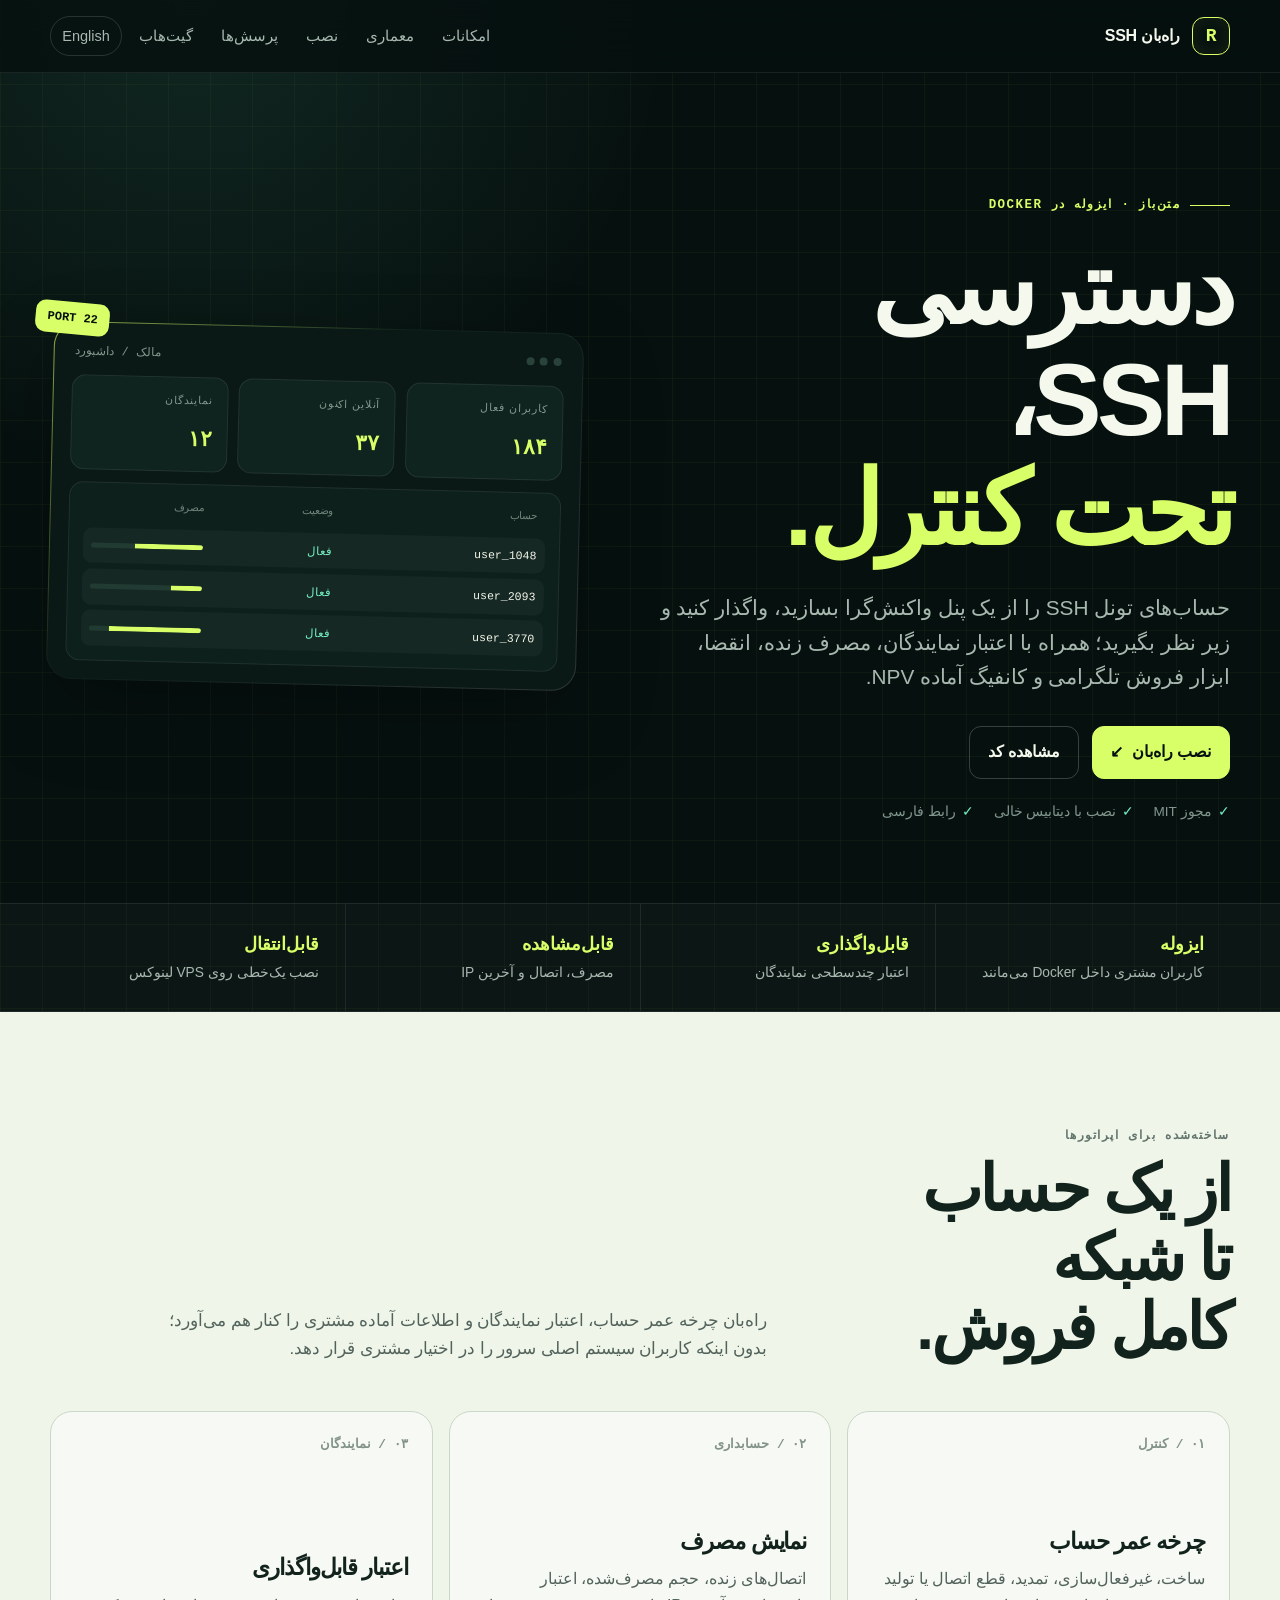
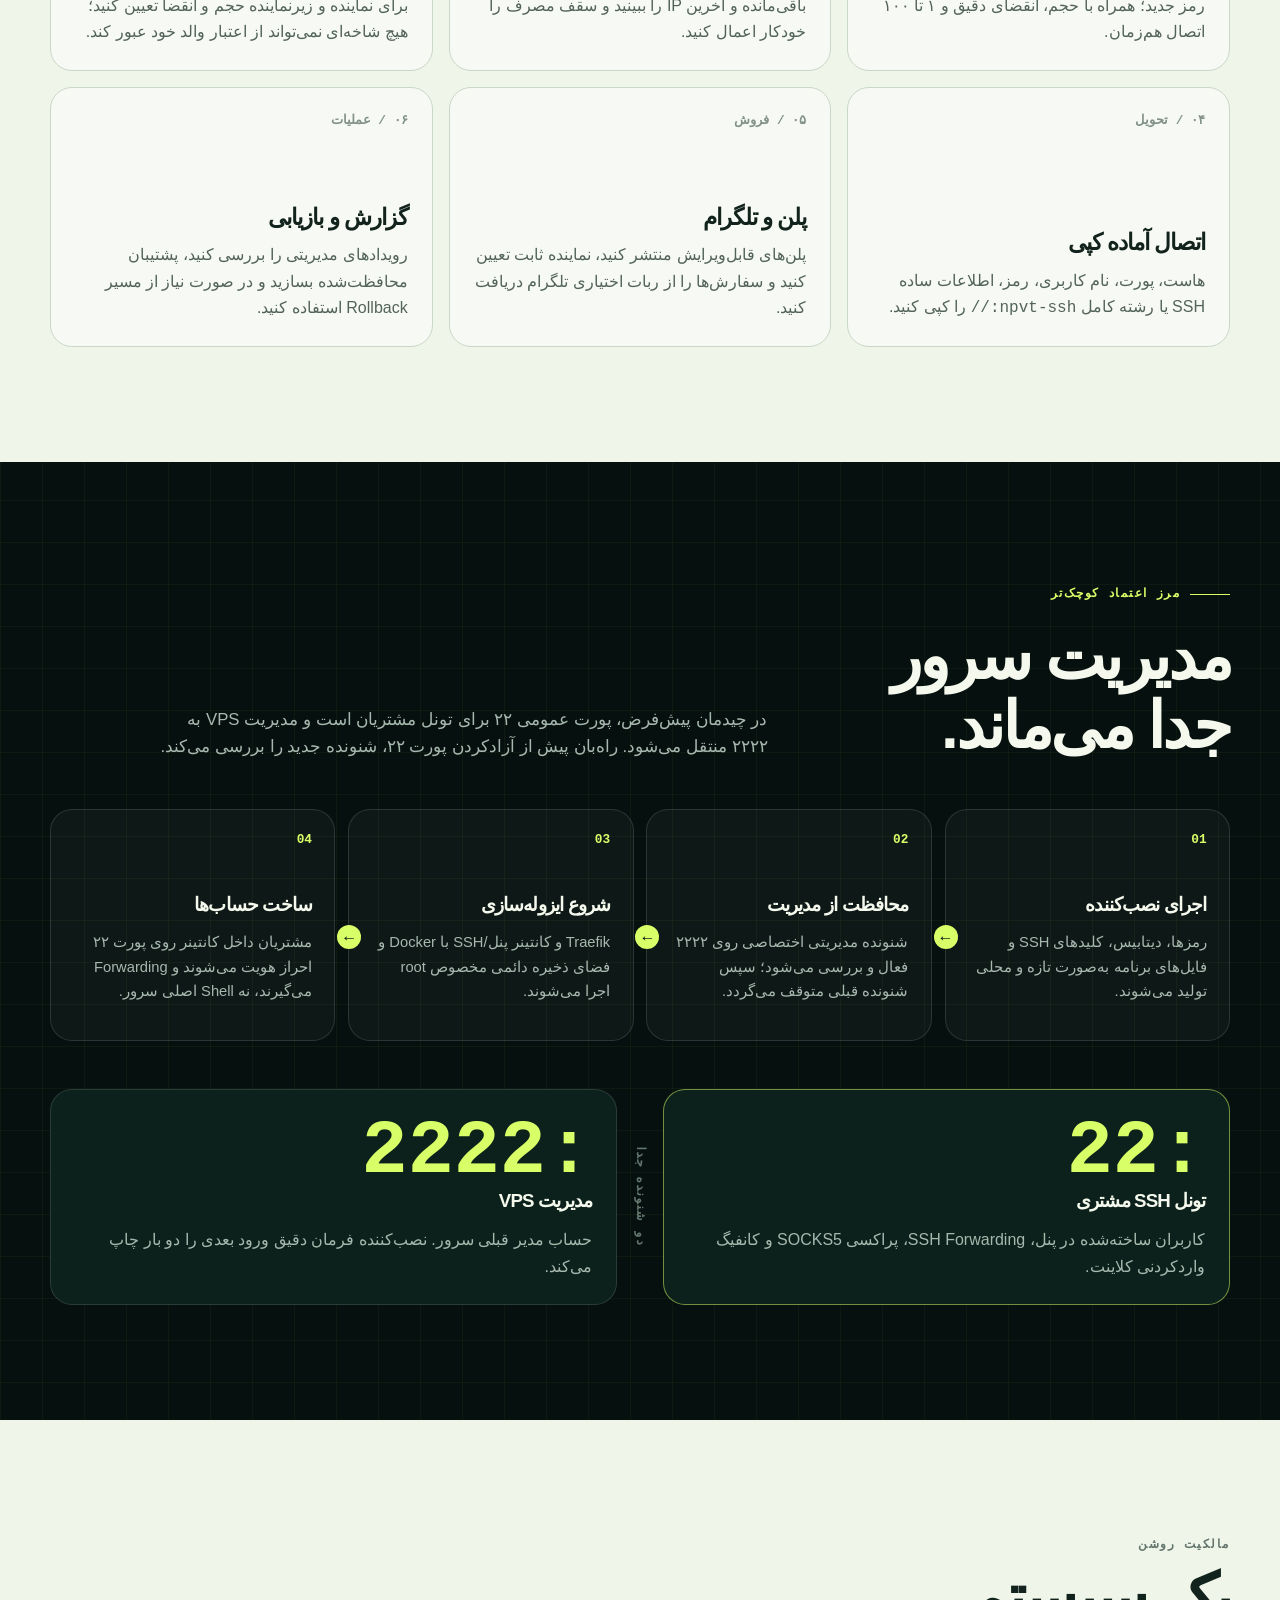
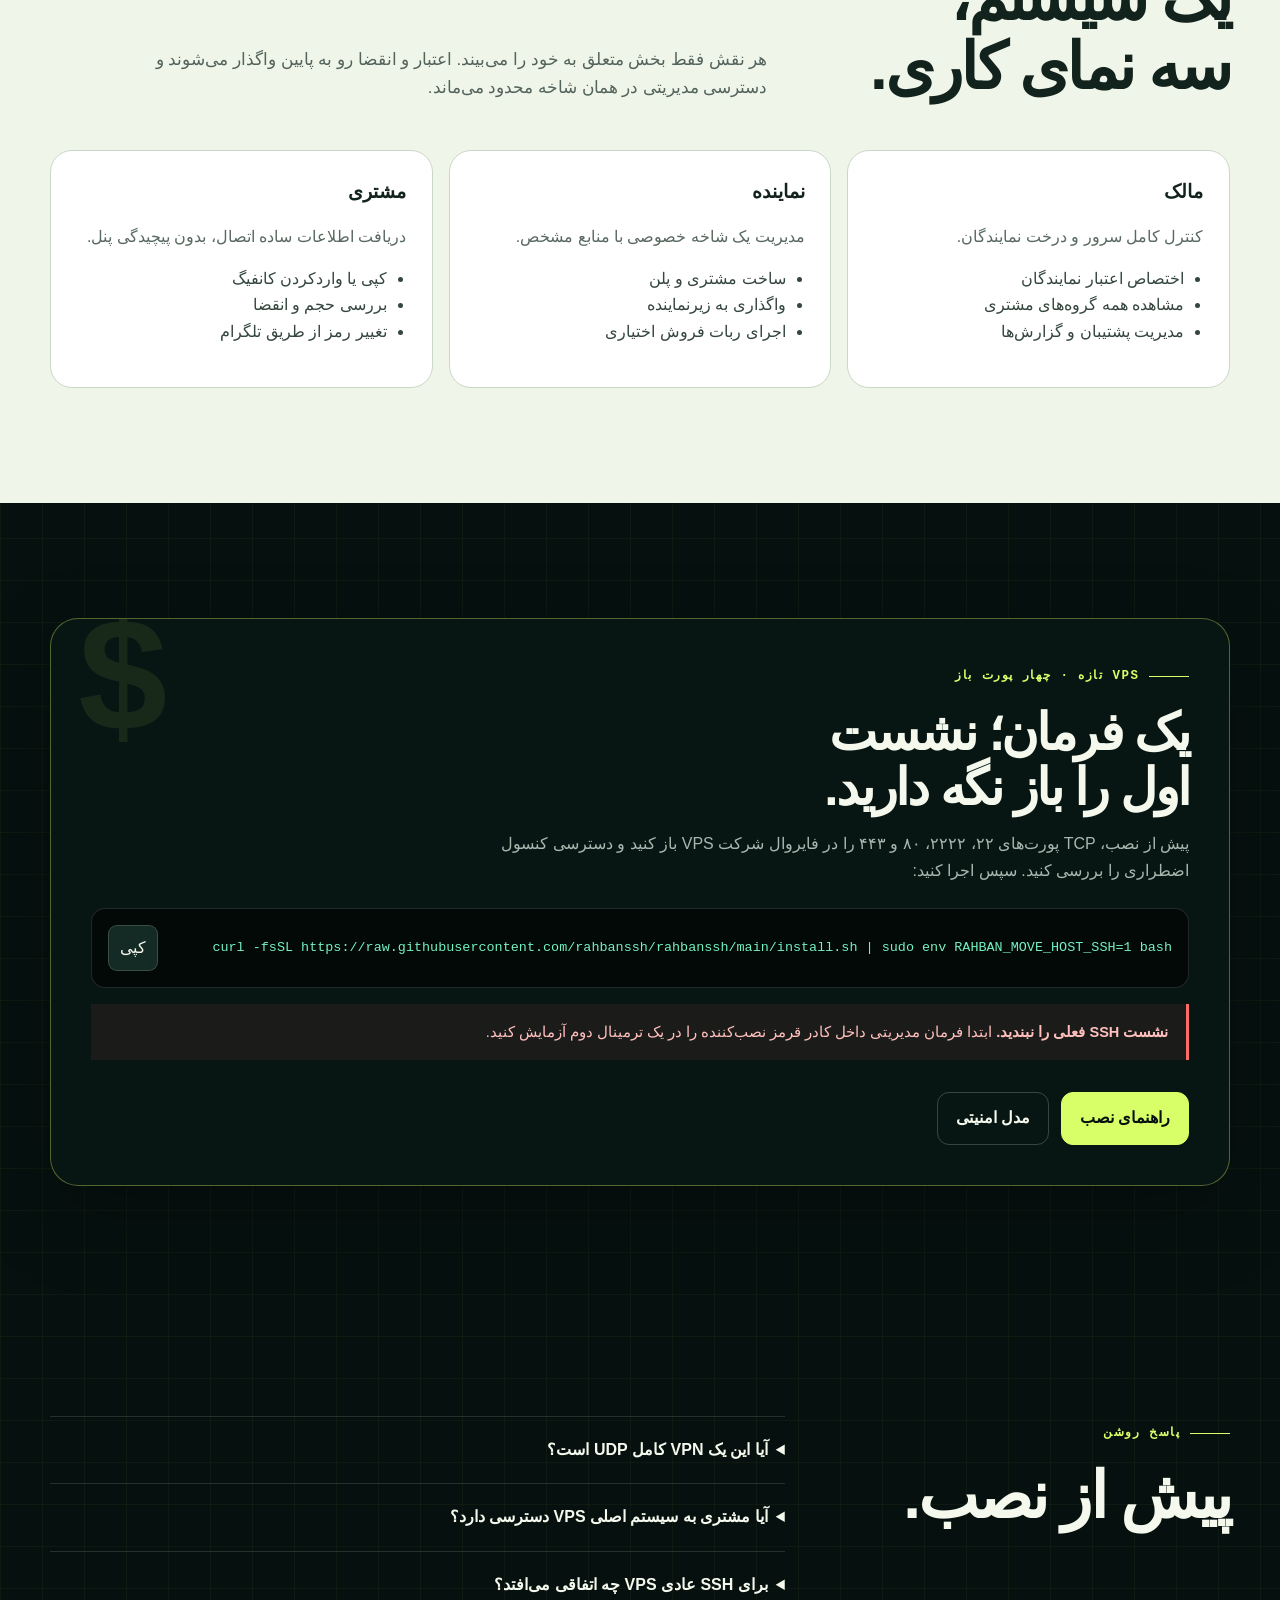
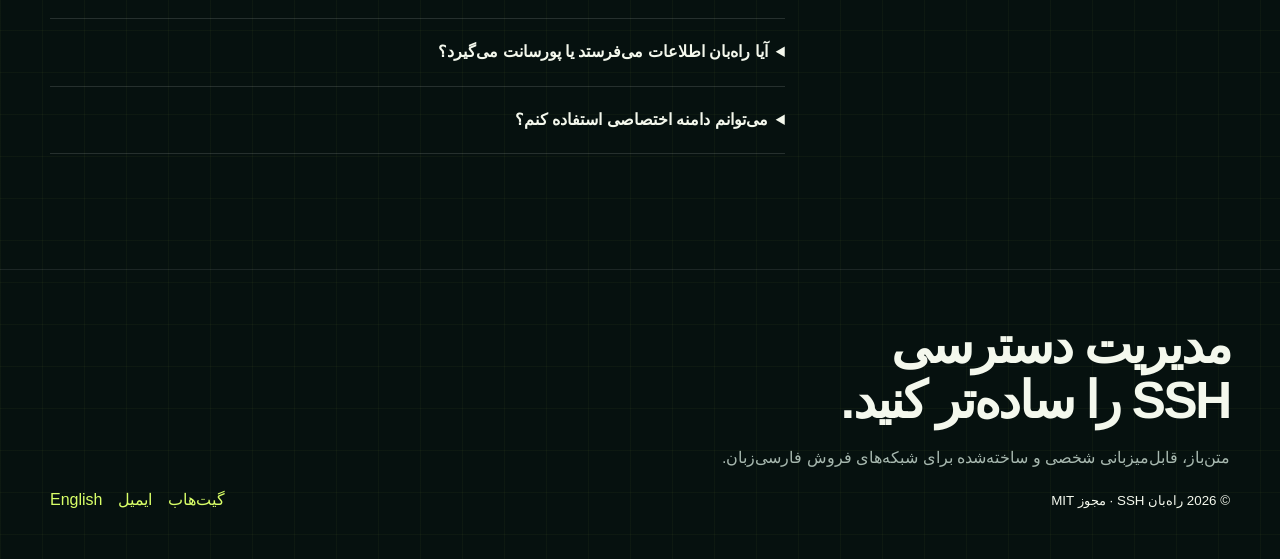
==== docs/fa/index.html @ 0dccf548 "Add bilingual Rahban SSH website" ====
<!doctype html>
<html lang="fa" dir="rtl">
<head>
  <meta charset="utf-8">
  <meta name="viewport" content="width=device-width, initial-scale=1">
  <title>راه‌بان SSH — پنل متن‌باز تونل SSH و نمایندگان فروش</title>
  <meta name="description" content="پنل فارسی و متن‌باز مدیریت تونل SSH با ایزوله‌سازی Docker، حسابداری حجم، شبکه نمایندگان، ربات تلگرام و کانفیگ آماده NPV Tunnel.">
  <meta name="keywords" content="پنل SSH، پنل فروش SSH، پنل VPN، تونل SSH، راه‌بان SSH، NPV Tunnel، ربات تلگرام، مدیریت حجم">
  <meta name="theme-color" content="#06110f">
  <meta name="robots" content="index,follow,max-image-preview:large,max-snippet:-1,max-video-preview:-1">
  <link rel="canonical" href="https://rahbanssh.github.io/rahbanssh/fa/">
  <link rel="alternate" hreflang="en" href="https://rahbanssh.github.io/rahbanssh/">
  <link rel="alternate" hreflang="fa" href="https://rahbanssh.github.io/rahbanssh/fa/">
  <link rel="alternate" hreflang="x-default" href="https://rahbanssh.github.io/rahbanssh/">
  <link rel="stylesheet" href="../assets/styles.css">
  <link rel="manifest" href="../manifest.webmanifest">
  <meta property="og:type" content="website">
  <meta property="og:site_name" content="راه‌بان SSH">
  <meta property="og:title" content="راه‌بان SSH — دسترسی SSH، تحت کنترل">
  <meta property="og:description" content="پنل متن‌باز و ایزوله Docker برای مدیریت تونل SSH، نمایندگان فروش، مصرف و کانفیگ‌های آماده.">
  <meta property="og:url" content="https://rahbanssh.github.io/rahbanssh/fa/">
  <meta property="og:locale" content="fa_IR">
  <meta property="og:image" content="https://rahbanssh.github.io/rahbanssh/assets/og.png">
  <meta property="og:image:alt" content="داشبورد راه‌بان و مسیرهای جداگانه پورت ۲۲ مشتری و پورت ۲۲۲۲ مدیریت">
  <meta property="og:image:width" content="1200">
  <meta property="og:image:height" content="630">
  <meta name="twitter:card" content="summary_large_image">
  <meta name="twitter:title" content="راه‌بان SSH — دسترسی SSH، تحت کنترل">
  <meta name="twitter:description" content="پنل فارسی و متن‌باز تونل SSH و مدیریت نمایندگان فروش.">
  <meta name="twitter:image" content="https://rahbanssh.github.io/rahbanssh/assets/og.png">
  <meta name="twitter:image:alt" content="راه‌بان SSH — دسترسی SSH، تحت کنترل">
  <script type="application/ld+json">
  {
    "@context": "https://schema.org",
    "@type": "SoftwareApplication",
    "name": "راه‌بان SSH",
    "alternateName": "Rahban SSH",
    "url": "https://rahbanssh.github.io/rahbanssh/fa/",
    "downloadUrl": "https://github.com/rahbanssh/rahbanssh",
    "codeRepository": "https://github.com/rahbanssh/rahbanssh",
    "applicationCategory": "NetworkApplication",
    "operatingSystem": "Linux server (Ubuntu, Debian, Fedora)",
    "license": "https://opensource.org/license/mit",
    "isAccessibleForFree": true,
    "offers": {"@type": "Offer", "price": "0", "priceCurrency": "USD"},
    "description": "پنل فارسی مدیریت حساب‌های تونل SSH، نمایندگان فروش، حجم و تاریخ انقضا با ایزوله‌سازی Docker.",
    "inLanguage": ["fa", "en"]
  }
  </script>
</head>
<body dir="rtl">
  <a class="skip-link" href="#main">رفتن به محتوای اصلی</a>
  <header class="site-header">
    <nav class="nav shell" aria-label="منوی اصلی">
      <a class="brand" href="./" aria-label="صفحه اصلی راه‌بان SSH"><span class="brand-mark">R</span><span>راه‌بان SSH</span></a>
      <div class="nav-links">
        <a href="#features">امکانات</a><a href="#architecture">معماری</a><a href="#install">نصب</a><a href="#faq">پرسش‌ها</a>
        <a class="github-nav" href="https://github.com/rahbanssh/rahbanssh">گیت‌هاب</a>
        <a class="language" href="../" lang="en" hreflang="en">English</a>
      </div>
    </nav>
  </header>

  <main id="main">
    <section class="hero">
      <div class="hero-grid shell">
        <div class="hero-copy">
          <span class="eyebrow">متن‌باز · ایزوله در Docker</span>
          <h1>دسترسی SSH،<br><em>تحت کنترل.</em></h1>
          <p>حساب‌های تونل SSH را از یک پنل واکنش‌گرا بسازید، واگذار کنید و زیر نظر بگیرید؛ همراه با اعتبار نمایندگان، مصرف زنده، انقضا، ابزار فروش تلگرامی و کانفیگ آماده NPV.</p>
          <div class="cta-row">
            <a class="button" href="#install">نصب راه‌بان <span aria-hidden="true">↙</span></a>
            <a class="button secondary" href="https://github.com/rahbanssh/rahbanssh">مشاهده کد</a>
          </div>
          <div class="microcopy"><span>مجوز MIT</span><span>نصب با دیتابیس خالی</span><span>رابط فارسی</span></div>
        </div>
        <div class="product-window" aria-label="نمایی از داشبورد مالک راه‌بان">
          <div class="window-inner">
            <div class="window-bar"><span class="dots"><i></i><i></i><i></i></span><span>مالک / داشبورد</span></div>
            <div class="dashboard">
              <div class="metric-grid">
                <div class="metric"><small>کاربران فعال</small><strong>۱۸۴</strong></div>
                <div class="metric"><small>آنلاین اکنون</small><strong>۳۷</strong></div>
                <div class="metric"><small>نمایندگان</small><strong>۱۲</strong></div>
              </div>
              <div class="activity">
                <div class="activity-head"><span>حساب</span><span>وضعیت</span><span>مصرف</span></div>
                <div class="activity-row"><span>user_1048</span><span class="status">فعال</span><span class="usage"><i style="--usage:61%"></i></span></div>
                <div class="activity-row"><span>user_2093</span><span class="status">فعال</span><span class="usage"><i style="--usage:28%"></i></span></div>
                <div class="activity-row"><span>user_3770</span><span class="status">فعال</span><span class="usage"><i style="--usage:82%"></i></span></div>
              </div>
            </div>
          </div>
        </div>
      </div>
    </section>

    <section class="trust" aria-label="ویژگی‌های پروژه">
      <div class="trust-grid shell">
        <div class="trust-item"><strong>ایزوله</strong><span>کاربران مشتری داخل Docker می‌مانند</span></div>
        <div class="trust-item"><strong>قابل‌واگذاری</strong><span>اعتبار چندسطحی نمایندگان</span></div>
        <div class="trust-item"><strong>قابل‌مشاهده</strong><span>مصرف، اتصال و آخرین IP</span></div>
        <div class="trust-item"><strong>قابل‌انتقال</strong><span>نصب یک‌خطی روی VPS لینوکس</span></div>
      </div>
    </section>

    <section class="section paper" id="features">
      <div class="shell">
        <div class="section-head"><div><div class="kicker">ساخته‌شده برای اپراتورها</div><h2>از یک حساب تا شبکه کامل فروش.</h2></div><p>راه‌بان چرخه عمر حساب، اعتبار نمایندگان و اطلاعات آماده مشتری را کنار هم می‌آورد؛ بدون اینکه کاربران سیستم اصلی سرور را در اختیار مشتری قرار دهد.</p></div>
        <div class="feature-grid">
          <article class="feature"><span class="feature-index">۰۱ / کنترل</span><div><h3>چرخه عمر حساب</h3><p>ساخت، غیرفعال‌سازی، تمدید، قطع اتصال یا تولید رمز جدید؛ همراه با حجم، انقضای دقیق و ۱ تا ۱۰۰ اتصال هم‌زمان.</p></div></article>
          <article class="feature"><span class="feature-index">۰۲ / حسابداری</span><div><h3>نمایش مصرف</h3><p>اتصال‌های زنده، حجم مصرف‌شده، اعتبار باقی‌مانده و آخرین IP را ببینید و سقف مصرف را خودکار اعمال کنید.</p></div></article>
          <article class="feature"><span class="feature-index">۰۳ / نمایندگان</span><div><h3>اعتبار قابل‌واگذاری</h3><p>برای نماینده و زیرنماینده حجم و انقضا تعیین کنید؛ هیچ شاخه‌ای نمی‌تواند از اعتبار والد خود عبور کند.</p></div></article>
          <article class="feature"><span class="feature-index">۰۴ / تحویل</span><div><h3>اتصال آماده کپی</h3><p>هاست، پورت، نام کاربری، رمز، اطلاعات ساده SSH یا رشته کامل <code>npvt-ssh://</code> را کپی کنید.</p></div></article>
          <article class="feature"><span class="feature-index">۰۵ / فروش</span><div><h3>پلن و تلگرام</h3><p>پلن‌های قابل‌ویرایش منتشر کنید، نماینده ثابت تعیین کنید و سفارش‌ها را از ربات اختیاری تلگرام دریافت کنید.</p></div></article>
          <article class="feature"><span class="feature-index">۰۶ / عملیات</span><div><h3>گزارش و بازیابی</h3><p>رویدادهای مدیریتی را بررسی کنید، پشتیبان محافظت‌شده بسازید و در صورت نیاز از مسیر Rollback استفاده کنید.</p></div></article>
        </div>
      </div>
    </section>

    <section class="section" id="architecture">
      <div class="shell">
        <div class="section-head"><div><span class="eyebrow">مرز اعتماد کوچک‌تر</span><h2>مدیریت سرور جدا می‌ماند.</h2></div><p>در چیدمان پیش‌فرض، پورت عمومی ۲۲ برای تونل مشتریان است و مدیریت VPS به ۲۲۲۲ منتقل می‌شود. راه‌بان پیش از آزادکردن پورت ۲۲، شنونده جدید را بررسی می‌کند.</p></div>
        <div class="flow">
          <article class="flow-step"><h3>اجرای نصب‌کننده</h3><p>رمزها، دیتابیس، کلیدهای SSH و فایل‌های برنامه به‌صورت تازه و محلی تولید می‌شوند.</p></article>
          <article class="flow-step"><h3>محافظت از مدیریت</h3><p>شنونده مدیریتی اختصاصی روی ۲۲۲۲ فعال و بررسی می‌شود؛ سپس شنونده قبلی متوقف می‌گردد.</p></article>
          <article class="flow-step"><h3>شروع ایزوله‌سازی</h3><p>Traefik و کانتینر پنل/SSH با Docker و فضای ذخیره دائمی مخصوص root اجرا می‌شوند.</p></article>
          <article class="flow-step"><h3>ساخت حساب‌ها</h3><p>مشتریان داخل کانتینر روی پورت ۲۲ احراز هویت می‌شوند و Forwarding می‌گیرند، نه Shell اصلی سرور.</p></article>
        </div>
        <div class="port-map">
          <article class="port-card customer"><span class="port-number">:22</span><h3>تونل SSH مشتری</h3><p>کاربران ساخته‌شده در پنل، SSH Forwarding، پراکسی SOCKS5 و کانفیگ واردکردنی کلاینت.</p></article>
          <div class="port-divider">دو شنونده جدا</div>
          <article class="port-card"><span class="port-number">:2222</span><h3>مدیریت VPS</h3><p>حساب مدیر قبلی سرور. نصب‌کننده فرمان دقیق ورود بعدی را دو بار چاپ می‌کند.</p></article>
        </div>
      </div>
    </section>

    <section class="section paper" id="operators">
      <div class="shell">
        <div class="section-head"><div><div class="kicker">مالکیت روشن</div><h2>یک سیستم، سه نمای کاری.</h2></div><p>هر نقش فقط بخش متعلق به خود را می‌بیند. اعتبار و انقضا رو به پایین واگذار می‌شوند و دسترسی مدیریتی در همان شاخه محدود می‌ماند.</p></div>
        <div class="audience-grid">
          <article class="audience"><strong>مالک</strong><p>کنترل کامل سرور و درخت نمایندگان.</p><ul><li>اختصاص اعتبار نمایندگان</li><li>مشاهده همه گروه‌های مشتری</li><li>مدیریت پشتیبان و گزارش‌ها</li></ul></article>
          <article class="audience"><strong>نماینده</strong><p>مدیریت یک شاخه خصوصی با منابع مشخص.</p><ul><li>ساخت مشتری و پلن</li><li>واگذاری به زیرنماینده</li><li>اجرای ربات فروش اختیاری</li></ul></article>
          <article class="audience"><strong>مشتری</strong><p>دریافت اطلاعات ساده اتصال، بدون پیچیدگی پنل.</p><ul><li>کپی یا واردکردن کانفیگ</li><li>بررسی حجم و انقضا</li><li>تغییر رمز از طریق تلگرام</li></ul></article>
        </div>
      </div>
    </section>

    <section class="section" id="install">
      <div class="shell">
        <div class="install-card">
          <span class="eyebrow">VPS تازه · چهار پورت باز</span>
          <h2>یک فرمان؛ نشست اول را باز نگه دارید.</h2>
          <p>پیش از نصب، TCP پورت‌های ۲۲، ۲۲۲۲، ۸۰ و ۴۴۳ را در فایروال شرکت VPS باز کنید و دسترسی کنسول اضطراری را بررسی کنید. سپس اجرا کنید:</p>
          <div class="command"><code id="install-command">curl -fsSL https://raw.githubusercontent.com/rahbanssh/rahbanssh/main/install.sh | sudo env RAHBAN_MOVE_HOST_SSH=1 bash</code><button class="copy" type="button" data-copy="#install-command" data-success="کپی شد">کپی</button></div>
          <div class="warning"><strong>نشست SSH فعلی را نبندید.</strong> ابتدا فرمان مدیریتی داخل کادر قرمز نصب‌کننده را در یک ترمینال دوم آزمایش کنید.</div>
          <div class="cta-row"><a class="button" href="https://github.com/rahbanssh/rahbanssh#readme">راهنمای نصب</a><a class="button secondary" href="https://github.com/rahbanssh/rahbanssh/blob/main/SECURITY.md">مدل امنیتی</a></div>
        </div>
      </div>
    </section>

    <section class="section" id="faq">
      <div class="faq shell">
        <div><span class="eyebrow">پاسخ روشن</span><h2>پیش از نصب.</h2></div>
        <div class="faq-list">
          <details><summary>آیا این یک VPN کامل UDP است؟</summary><p>خیر. راه‌بان یک پلتفرم تونل TCP بر پایه SSH است. SSH Forwarding و SOCKS5 کار می‌کنند؛ UDP کامل و بومی در محدوده نسخه فعلی نیست.</p></details>
          <details><summary>آیا مشتری به سیستم اصلی VPS دسترسی دارد؟</summary><p>خیر. کاربران لینوکسی ساخته‌شده در پنل فقط داخل کانتینر SSH هستند و پنل به کاربران یا مسیر <code>/etc</code> میزبان دسترسی ندارد.</p></details>
          <details><summary>برای SSH عادی VPS چه اتفاقی می‌افتد؟</summary><p>در نصب پیش‌فرض، مدیریت میزبان به پورت ۲۲۲۲ می‌رود و پورت ۲۲ به مشتریان اختصاص پیدا می‌کند. نصب‌کننده فرمان جایگزین را چاپ و ذخیره می‌کند.</p></details>
          <details><summary>آیا راه‌بان اطلاعات می‌فرستد یا پورسانت می‌گیرد؟</summary><p>خیر. پروژه حساب سازنده، بک‌دور، گزارش اطلاعات ورود، دسترسی مخفی یا سیستم پورسانت ندارد.</p></details>
          <details><summary>می‌توانم دامنه اختصاصی استفاده کنم؟</summary><p>بله. ابتدا دامنه را به VPS متصل و سپس آن را در <code>PANEL_PUBLIC_HOST</code> وارد کنید. Traefik گواهی HTTPS را از Let’s Encrypt دریافت می‌کند.</p></details>
        </div>
      </div>
    </section>
  </main>

  <footer class="footer">
    <div class="footer-grid shell">
      <div><h2>مدیریت دسترسی SSH را ساده‌تر کنید.</h2><p>متن‌باز، قابل‌میزبانی شخصی و ساخته‌شده برای شبکه‌های فروش فارسی‌زبان.</p><small>© <span data-year></span> راه‌بان SSH · مجوز MIT</small></div>
      <div class="footer-links"><a href="https://github.com/rahbanssh/rahbanssh">گیت‌هاب</a><a href="mailto:rahbanssh@gmail.com">ایمیل</a><a href="../" lang="en">English</a></div>
    </div>
  </footer>
  <script src="../assets/site.js" defer></script>
</body>
</html>
---- docs/assets/styles.css ----
:root {
  --ink: #06110f;
  --panel: #0b1d19;
  --panel-2: #102a24;
  --line: rgba(217, 255, 104, 0.2);
  --text: #f4f8ed;
  --muted: #a7b8af;
  --lime: #d9ff68;
  --mint: #75f0c3;
  --red: #ff6b67;
  --paper: #eff5e9;
  --paper-ink: #12221c;
  --shadow: 0 28px 80px rgba(0, 0, 0, 0.28);
  --radius: 22px;
  color-scheme: dark;
}

* { box-sizing: border-box; }
html { scroll-behavior: smooth; }
body {
  margin: 0;
  background:
    radial-gradient(circle at 15% 0%, rgba(117, 240, 195, 0.1), transparent 30rem),
    linear-gradient(rgba(217, 255, 104, 0.035) 1px, transparent 1px),
    linear-gradient(90deg, rgba(217, 255, 104, 0.035) 1px, transparent 1px),
    var(--ink);
  background-size: auto, 42px 42px, 42px 42px, auto;
  color: var(--text);
  font: 16px/1.65 Inter, ui-sans-serif, system-ui, -apple-system, BlinkMacSystemFont, "Segoe UI", sans-serif;
  -webkit-font-smoothing: antialiased;
}

body[dir="rtl"] { font-family: Tahoma, Arial, sans-serif; }
a { color: inherit; }
button, input { font: inherit; }
.skip-link { position: fixed; left: 1rem; top: -5rem; z-index: 20; background: var(--lime); color: var(--ink); padding: .7rem 1rem; }
.skip-link:focus { top: 1rem; }
.shell { width: min(1180px, calc(100% - 2rem)); margin-inline: auto; }

.site-header {
  position: sticky;
  top: 0;
  z-index: 10;
  background: rgba(6, 17, 15, 0.82);
  border-bottom: 1px solid rgba(255,255,255,.08);
  backdrop-filter: blur(18px);
}
.nav { min-height: 72px; display: flex; align-items: center; justify-content: space-between; gap: 1.2rem; }
.brand { display: inline-flex; align-items: center; gap: .75rem; text-decoration: none; font-weight: 850; letter-spacing: -.02em; }
.brand-mark { display: grid; place-items: center; width: 38px; height: 38px; border: 1px solid var(--lime); border-radius: 12px; color: var(--lime); font: 800 18px/1 ui-monospace, monospace; box-shadow: inset 0 0 20px rgba(217,255,104,.08); }
.nav-links { display: flex; flex-wrap: wrap; justify-content: flex-end; align-items: center; gap: .35rem; }
.nav-links a { padding: .45rem .7rem; color: var(--muted); text-decoration: none; font-size: .91rem; }
.nav-links a:hover, .nav-links a:focus-visible { color: var(--text); }
.language { border: 1px solid rgba(255,255,255,.14); border-radius: 999px; }

.hero { padding: clamp(4rem, 9vw, 8rem) 0 5rem; overflow: hidden; }
.hero-grid { display: grid; grid-template-columns: 1.04fr .96fr; gap: clamp(2rem, 6vw, 5rem); align-items: center; }
.eyebrow { display: inline-flex; align-items: center; gap: .6rem; margin-bottom: 1.3rem; color: var(--lime); font: 750 .78rem/1.2 ui-monospace, SFMono-Regular, Menlo, monospace; letter-spacing: .12em; text-transform: uppercase; }
.eyebrow::before { content: ""; width: 2.5rem; height: 1px; background: currentColor; }
h1, h2, h3 { margin: 0; line-height: 1.08; letter-spacing: -.045em; text-wrap: balance; }
h1 { max-width: 780px; font-size: clamp(3.4rem, 8vw, 7.2rem); }
h1 em { color: var(--lime); font-style: normal; }
.hero-copy > p { max-width: 650px; margin: 1.6rem 0 0; color: var(--muted); font-size: clamp(1.05rem, 2vw, 1.3rem); }
.cta-row { display: flex; flex-wrap: wrap; gap: .8rem; margin-top: 2rem; }
.button { display: inline-flex; align-items: center; justify-content: center; gap: .55rem; min-height: 48px; padding: .75rem 1.1rem; border: 1px solid var(--lime); border-radius: 12px; background: var(--lime); color: var(--ink); font-weight: 800; text-decoration: none; cursor: pointer; }
.button:hover { transform: translateY(-1px); box-shadow: 0 12px 36px rgba(217,255,104,.15); }
.button.secondary { background: transparent; color: var(--text); border-color: rgba(255,255,255,.2); }
.microcopy { display: flex; flex-wrap: wrap; gap: .8rem 1.2rem; margin-top: 1.4rem; color: #82968d; font-size: .85rem; }
.microcopy span::before { content: "✓"; color: var(--mint); margin-inline-end: .4rem; }

.product-window { position: relative; padding: 1px; border-radius: 25px; background: linear-gradient(135deg, rgba(217,255,104,.65), rgba(117,240,195,.05) 40%, rgba(255,255,255,.16)); box-shadow: var(--shadow); transform: rotate(1.4deg); }
.product-window::after { content: "PORT 22"; position: absolute; inset-inline-end: -1.2rem; top: -1.2rem; padding: .62rem .75rem; border-radius: 10px; background: var(--lime); color: var(--ink); font: 900 .75rem/1 ui-monospace, monospace; transform: rotate(4deg); }
.window-inner { padding: 1.1rem; border-radius: 24px; background: #0a1916; }
.window-bar { display: flex; align-items: center; justify-content: space-between; gap: 1rem; padding: .2rem .2rem 1rem; color: #82968d; font: .74rem ui-monospace, monospace; }
.dots { display: flex; gap: .35rem; }
.dots i { display: block; width: 8px; height: 8px; border-radius: 50%; background: #29433a; }
.dashboard { display: grid; gap: .7rem; }
.metric-grid { display: grid; grid-template-columns: repeat(3, 1fr); gap: .65rem; }
.metric { min-height: 94px; padding: .9rem; border: 1px solid rgba(255,255,255,.08); border-radius: 14px; background: #10241f; }
.metric small { display: block; color: #81968d; font-size: .68rem; text-transform: uppercase; letter-spacing: .08em; }
.metric strong { display: block; margin-top: .7rem; color: var(--lime); font-size: 1.35rem; }
.activity { padding: .9rem; border: 1px solid rgba(255,255,255,.08); border-radius: 14px; background: #0d201b; }
.activity-head, .activity-row { display: grid; grid-template-columns: 1.3fr .8fr .75fr; align-items: center; gap: .6rem; }
.activity-head { padding: 0 .5rem .5rem; color: #71877e; font-size: .65rem; text-transform: uppercase; }
.activity-row { margin-top: .35rem; padding: .68rem .5rem; border-radius: 9px; background: rgba(255,255,255,.035); font: .72rem ui-monospace, monospace; }
.status { color: var(--mint); }
.usage { height: 5px; border-radius: 99px; background: #213b32; overflow: hidden; }
.usage i { display: block; width: var(--usage); height: 100%; background: var(--lime); }

.trust { border-block: 1px solid rgba(255,255,255,.08); background: rgba(255,255,255,.025); }
.trust-grid { display: grid; grid-template-columns: repeat(4, 1fr); }
.trust-item { padding: 1.6rem; border-inline-end: 1px solid rgba(255,255,255,.08); }
.trust-item:last-child { border: 0; }
.trust-item strong { display: block; color: var(--lime); font-size: 1.1rem; }
.trust-item span { color: var(--muted); font-size: .86rem; }

.section { padding: clamp(4.5rem, 9vw, 8rem) 0; }
.section.paper { background: var(--paper); color: var(--paper-ink); }
.section-head { display: grid; grid-template-columns: .75fr 1.25fr; gap: 2rem; align-items: end; margin-bottom: 3rem; }
.section-head h2 { max-width: 760px; font-size: clamp(2.4rem, 5vw, 4.7rem); }
.section-head p { max-width: 620px; margin: 0; color: var(--muted); font-size: 1.05rem; }
.paper .section-head p { color: #53635c; }
.kicker { margin-bottom: .75rem; color: #63756d; font: 750 .78rem ui-monospace, monospace; letter-spacing: .12em; text-transform: uppercase; }
.feature-grid { display: grid; grid-template-columns: repeat(3, 1fr); gap: 1rem; }
.feature { min-height: 260px; padding: 1.5rem; border: 1px solid #cad7c8; border-radius: var(--radius); background: rgba(255,255,255,.48); display: flex; flex-direction: column; justify-content: space-between; }
.feature-index { color: #829288; font: 800 .8rem ui-monospace, monospace; }
.feature h3 { margin-top: 3rem; font-size: 1.45rem; }
.feature p { margin: .8rem 0 0; color: #53635c; }

.flow { display: grid; grid-template-columns: repeat(4, 1fr); gap: .8rem; counter-reset: flow; }
.flow-step { position: relative; min-height: 210px; padding: 1.4rem; border: 1px solid rgba(255,255,255,.12); border-radius: var(--radius); background: rgba(255,255,255,.035); }
.flow-step::before { counter-increment: flow; content: "0" counter(flow); display: block; margin-bottom: 3rem; color: var(--lime); font: 800 .8rem ui-monospace, monospace; }
.flow-step:not(:last-child)::after { content: "→"; position: absolute; inset-inline-end: -.75rem; top: 50%; z-index: 2; display: grid; place-items: center; width: 1.5rem; height: 1.5rem; border-radius: 50%; background: var(--lime); color: var(--ink); }
body[dir="rtl"] .flow-step:not(:last-child)::after { content: "←"; }
.flow-step h3 { font-size: 1.18rem; }
.flow-step p { color: var(--muted); font-size: .92rem; }

.port-map { display: grid; grid-template-columns: 1fr auto 1fr; gap: 1rem; align-items: stretch; margin-top: 3rem; }
.port-card { padding: 1.5rem; border: 1px solid rgba(255,255,255,.12); border-radius: var(--radius); background: #0c211b; }
.port-card.customer { border-color: rgba(217,255,104,.5); }
.port-number { color: var(--lime); font: 900 clamp(2.6rem, 6vw, 5rem)/1 ui-monospace, monospace; }
.port-card p { margin-bottom: 0; color: var(--muted); }
.port-divider { display: grid; place-items: center; color: #64786f; font: 800 .75rem ui-monospace, monospace; writing-mode: vertical-rl; letter-spacing: .15em; }

.install-card { position: relative; overflow: hidden; padding: clamp(1.4rem, 4vw, 2.5rem); border: 1px solid rgba(217,255,104,.35); border-radius: 28px; background: #081613; box-shadow: var(--shadow); }
.install-card::before { content: "$"; position: absolute; inset-inline-end: 1.5rem; top: -.75rem; color: rgba(217,255,104,.08); font: 900 10rem/1 ui-monospace, monospace; }
.install-card h2 { max-width: 700px; font-size: clamp(2rem, 4vw, 3.5rem); }
.install-card > p { max-width: 720px; color: var(--muted); }
.command { position: relative; display: flex; align-items: center; gap: 1rem; margin-top: 1.5rem; padding: 1rem; border: 1px solid rgba(255,255,255,.12); border-radius: 14px; background: #020907; }
.command code { flex: 1; min-width: 0; overflow-x: auto; white-space: nowrap; color: var(--mint); font: .84rem/1.6 ui-monospace, SFMono-Regular, Menlo, monospace; scrollbar-width: thin; }
.copy { flex: none; padding: .55rem .7rem; border: 1px solid rgba(255,255,255,.16); border-radius: 9px; background: #132b24; color: var(--text); cursor: pointer; }
.copy[data-copied="true"] { color: var(--lime); border-color: var(--lime); }
.warning { margin-top: 1rem; padding: 1rem 1.1rem; border-inline-start: 3px solid var(--red); background: rgba(255,107,103,.08); color: #ffc0bd; font-size: .91rem; }

.audience-grid { display: grid; grid-template-columns: repeat(3, 1fr); gap: 1rem; }
.audience { padding: 1.6rem; border: 1px solid #cad7c8; border-radius: var(--radius); background: #fff; }
.audience strong { display: block; margin-bottom: .65rem; font-size: 1.18rem; }
.audience p { color: #596960; }
.audience ul { padding-inline-start: 1.2rem; color: #34463d; }

.faq { display: grid; grid-template-columns: .72fr 1.28fr; gap: 2rem; }
.faq h2 { font-size: clamp(2.4rem, 5vw, 4.5rem); }
.faq-list { border-top: 1px solid rgba(255,255,255,.13); }
details { border-bottom: 1px solid rgba(255,255,255,.13); }
summary { padding: 1.25rem 0; cursor: pointer; font-weight: 750; }
details p { margin: -.4rem 0 1.3rem; color: var(--muted); }

.footer { padding: 3rem 0; border-top: 1px solid rgba(255,255,255,.09); }
.footer-grid { display: flex; justify-content: space-between; gap: 2rem; align-items: end; }
.footer h2 { max-width: 600px; font-size: clamp(2rem, 4vw, 3.5rem); }
.footer p { color: var(--muted); }
.footer-links { display: flex; flex-wrap: wrap; gap: 1rem; justify-content: flex-end; }
.footer-links a { color: var(--lime); text-decoration: none; }

@media (max-width: 900px) {
  .hero-grid, .section-head, .faq { grid-template-columns: 1fr; }
  .product-window { max-width: 660px; transform: none; }
  .feature-grid, .audience-grid { grid-template-columns: repeat(2, 1fr); }
  .flow { grid-template-columns: repeat(2, 1fr); }
  .flow-step:nth-child(2)::after { display: none; }
  .trust-grid { grid-template-columns: repeat(2, 1fr); }
  .trust-item:nth-child(2) { border-inline-end: 0; }
  .trust-item:nth-child(-n+2) { border-bottom: 1px solid rgba(255,255,255,.08); }
}

@media (max-width: 640px) {
  .shell { width: min(100% - 1.2rem, 1180px); }
  .nav { align-items: flex-start; padding-block: .75rem; }
  .nav-links a:not(.language):not(.github-nav) { display: none; }
  h1 { font-size: clamp(3rem, 17vw, 4.7rem); }
  .hero { padding-top: 3.2rem; }
  .feature-grid, .audience-grid, .flow, .port-map { grid-template-columns: 1fr; }
  .flow-step:not(:last-child)::after { display: none; }
  .port-divider { writing-mode: horizontal-tb; min-height: 2rem; }
  .metric-grid { grid-template-columns: 1fr 1fr; }
  .metric:last-child { grid-column: 1 / -1; }
  .activity-head, .activity-row { grid-template-columns: 1fr .7fr; }
  .activity-head span:last-child, .activity-row .usage { display: none; }
  .command { align-items: stretch; flex-direction: column; }
  .copy { align-self: flex-start; }
  .footer-grid { align-items: flex-start; flex-direction: column; }
  .footer-links { justify-content: flex-start; }
}

@media (prefers-reduced-motion: reduce) {
  html { scroll-behavior: auto; }
  *, *::before, *::after { transition: none !important; animation: none !important; }
}
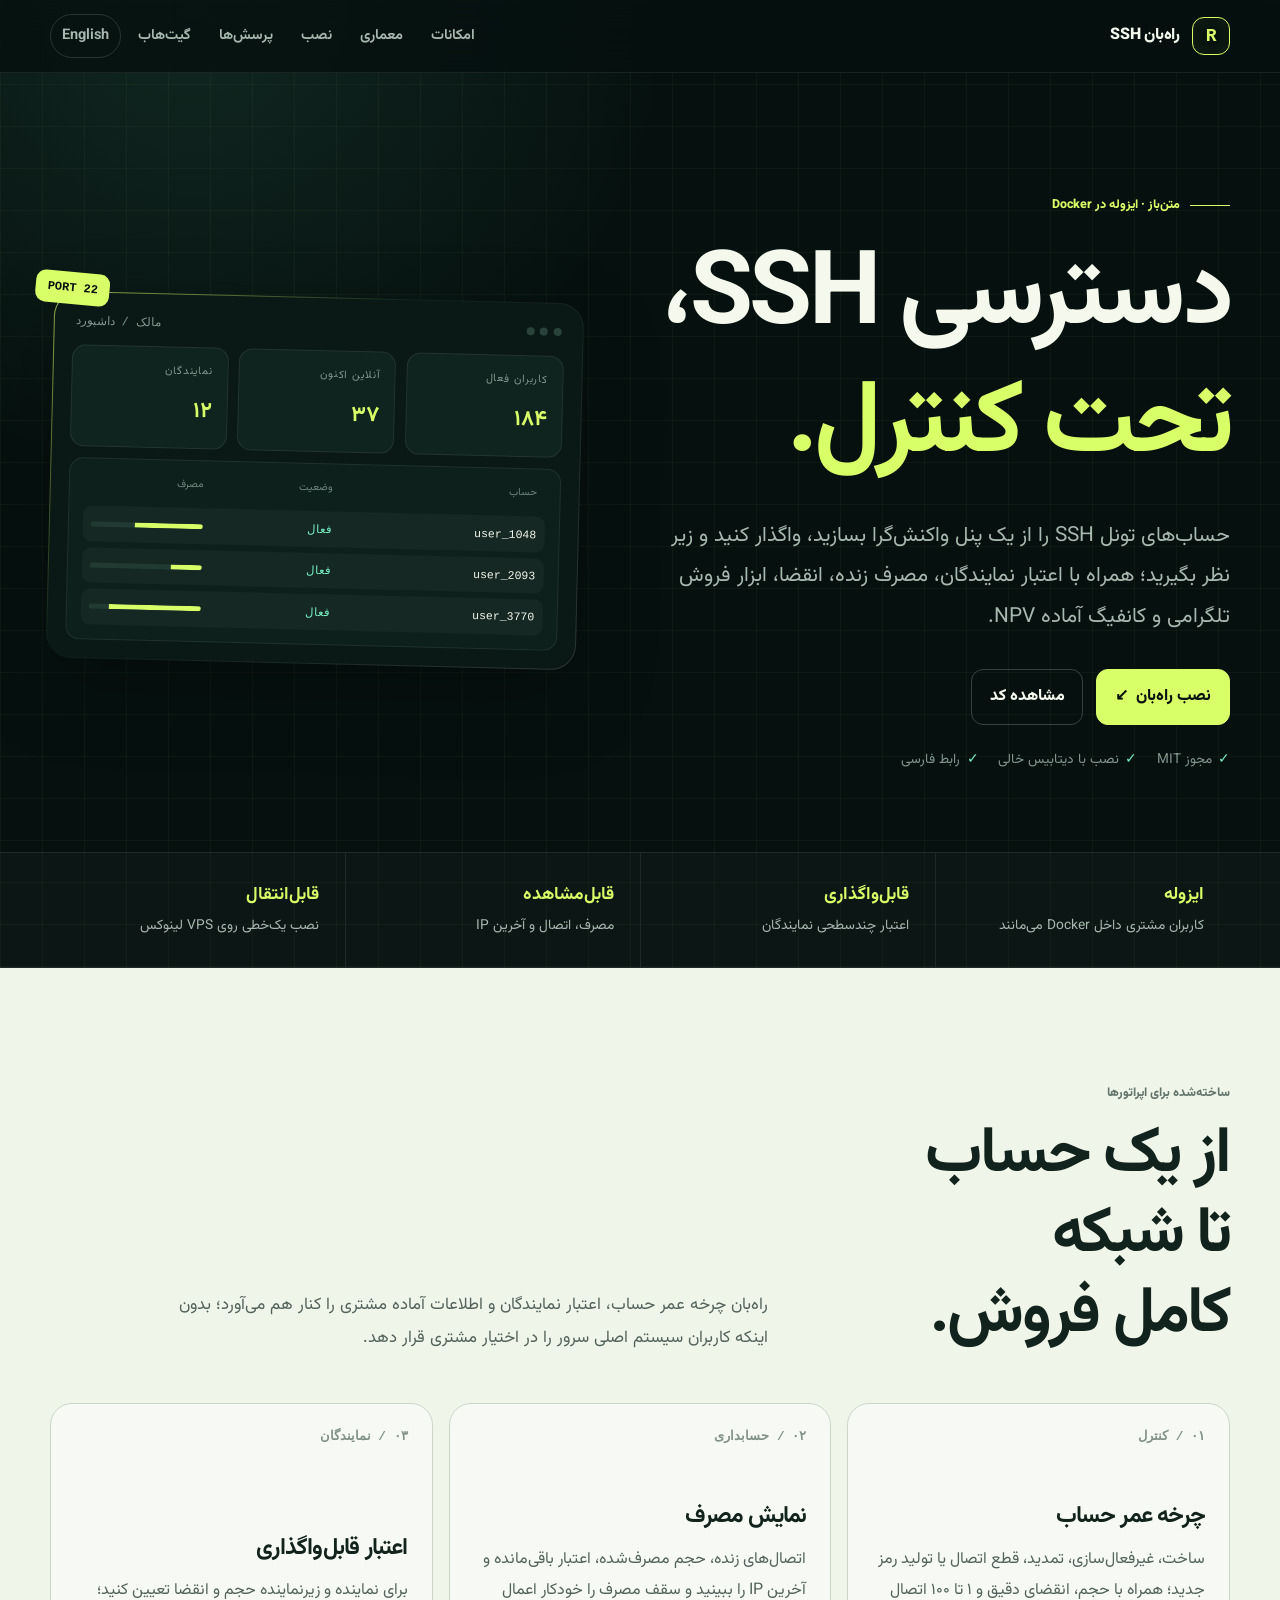
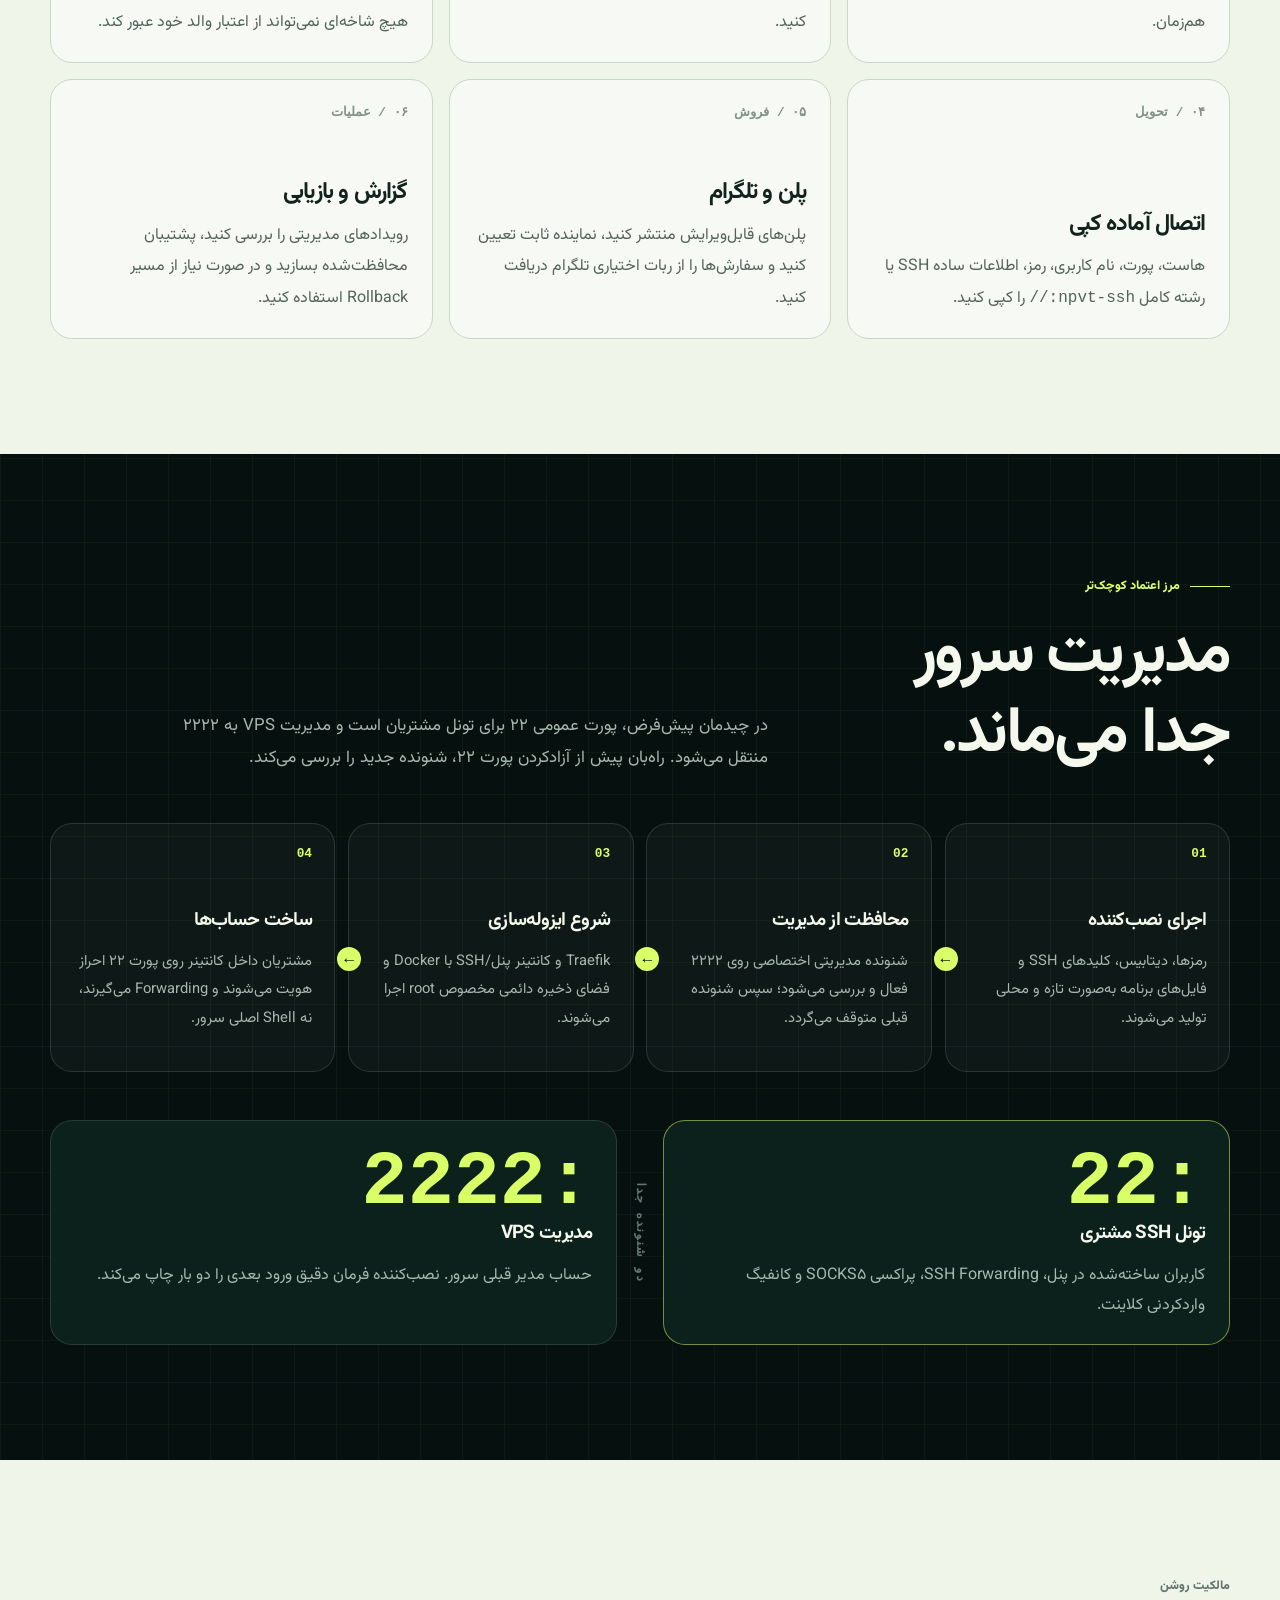
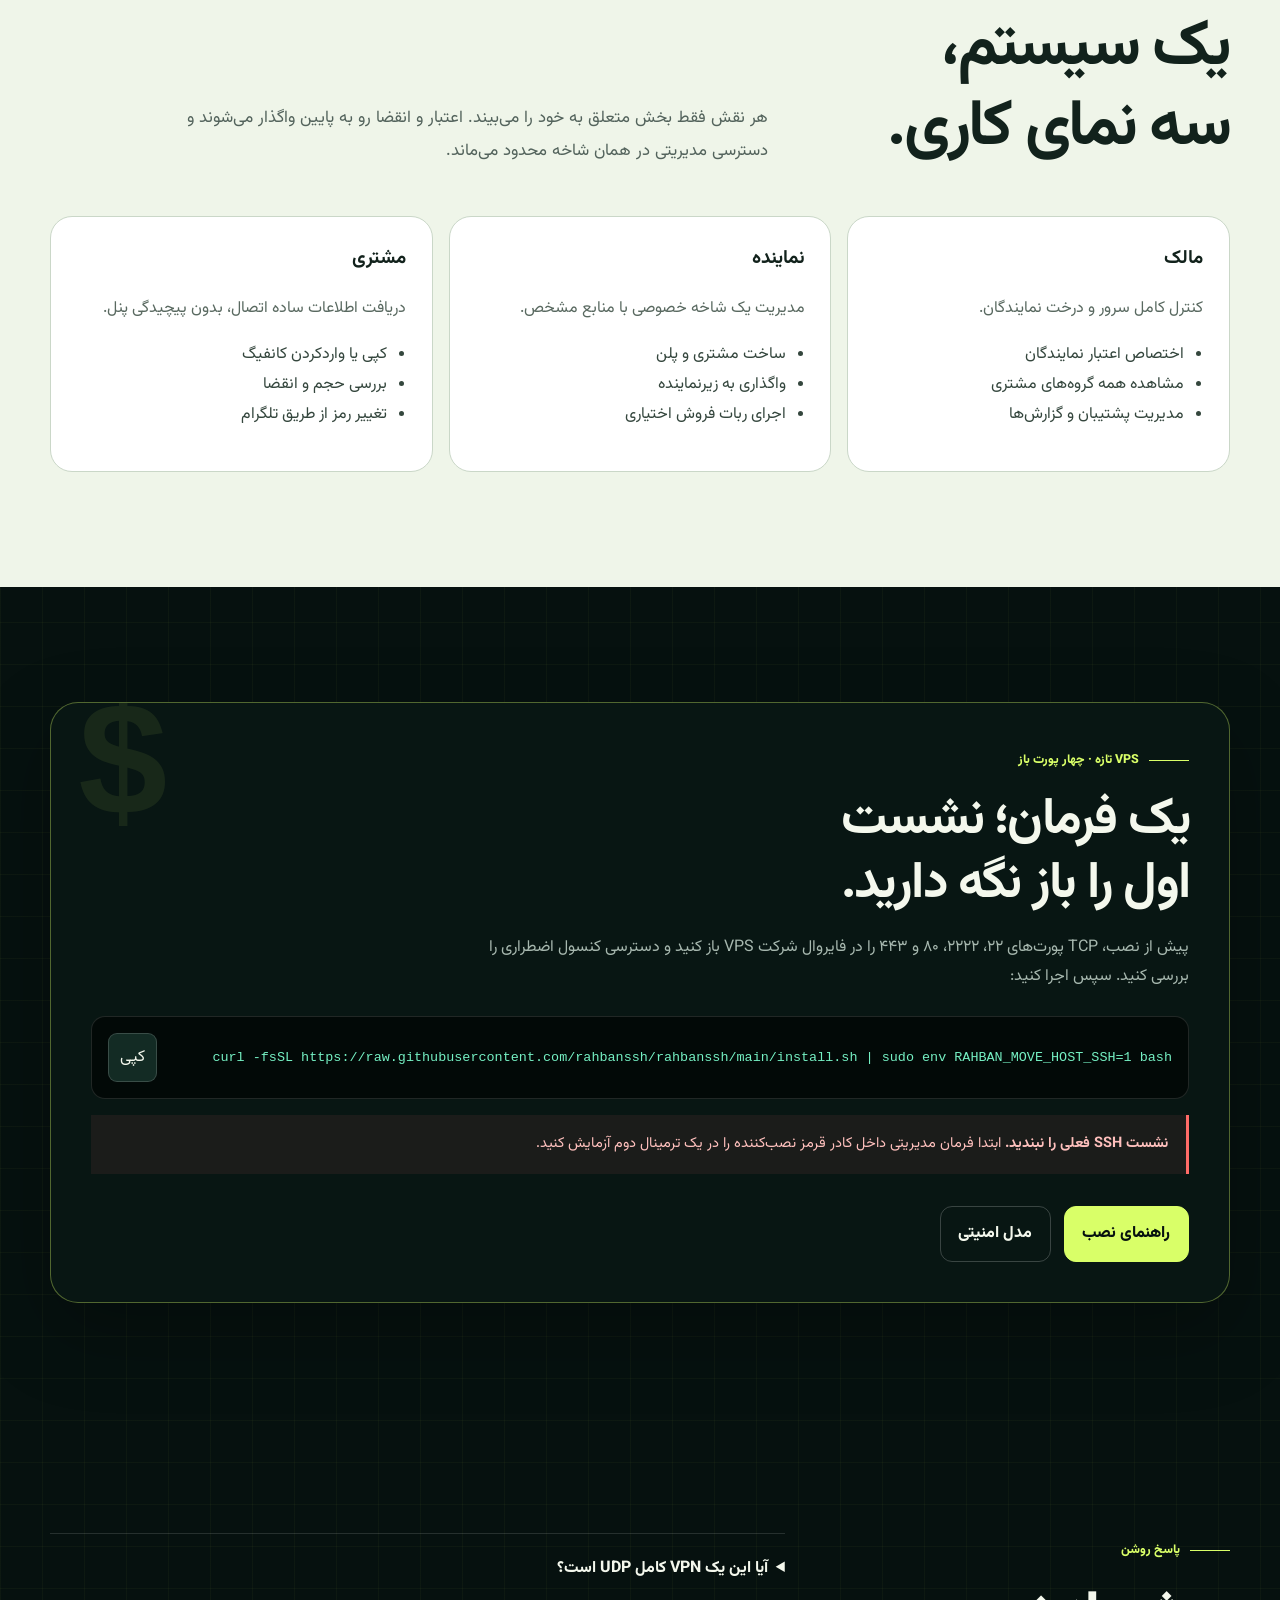
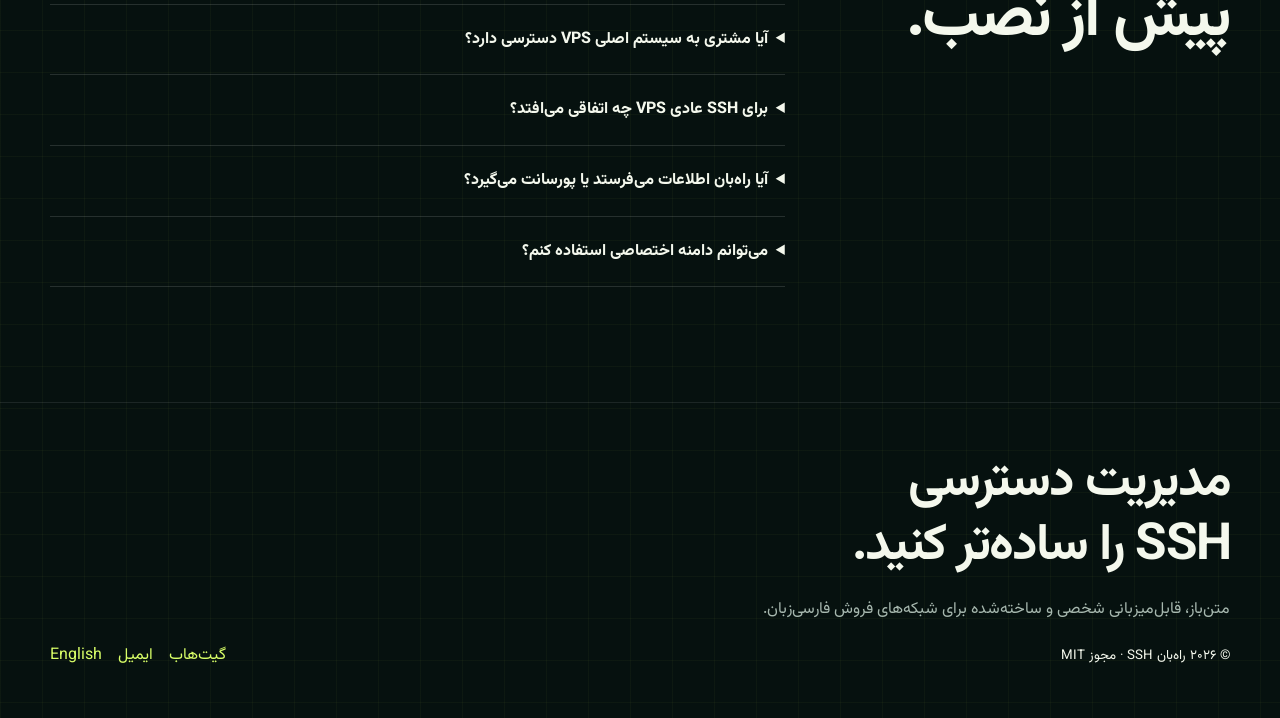
==== commit 36487a93: "Make Persian the default website language" ====
--- a/docs/fa/index.html
+++ b/docs/fa/index.html
@@ -3,182 +3,12 @@
 <head>
   <meta charset="utf-8">
   <meta name="viewport" content="width=device-width, initial-scale=1">
-  <title>راه‌بان SSH — پنل متن‌باز تونل SSH و نمایندگان فروش</title>
-  <meta name="description" content="پنل فارسی و متن‌باز مدیریت تونل SSH با ایزوله‌سازی Docker، حسابداری حجم، شبکه نمایندگان، ربات تلگرام و کانفیگ آماده NPV Tunnel.">
-  <meta name="keywords" content="پنل SSH، پنل فروش SSH، پنل VPN، تونل SSH، راه‌بان SSH، NPV Tunnel، ربات تلگرام، مدیریت حجم">
-  <meta name="theme-color" content="#06110f">
-  <meta name="robots" content="index,follow,max-image-preview:large,max-snippet:-1,max-video-preview:-1">
-  <link rel="canonical" href="https://rahbanssh.github.io/rahbanssh/fa/">
-  <link rel="alternate" hreflang="en" href="https://rahbanssh.github.io/rahbanssh/">
-  <link rel="alternate" hreflang="fa" href="https://rahbanssh.github.io/rahbanssh/fa/">
-  <link rel="alternate" hreflang="x-default" href="https://rahbanssh.github.io/rahbanssh/">
-  <link rel="stylesheet" href="../assets/styles.css">
-  <link rel="manifest" href="../manifest.webmanifest">
-  <meta property="og:type" content="website">
-  <meta property="og:site_name" content="راه‌بان SSH">
-  <meta property="og:title" content="راه‌بان SSH — دسترسی SSH، تحت کنترل">
-  <meta property="og:description" content="پنل متن‌باز و ایزوله Docker برای مدیریت تونل SSH، نمایندگان فروش، مصرف و کانفیگ‌های آماده.">
-  <meta property="og:url" content="https://rahbanssh.github.io/rahbanssh/fa/">
-  <meta property="og:locale" content="fa_IR">
-  <meta property="og:image" content="https://rahbanssh.github.io/rahbanssh/assets/og.png">
-  <meta property="og:image:alt" content="داشبورد راه‌بان و مسیرهای جداگانه پورت ۲۲ مشتری و پورت ۲۲۲۲ مدیریت">
-  <meta property="og:image:width" content="1200">
-  <meta property="og:image:height" content="630">
-  <meta name="twitter:card" content="summary_large_image">
-  <meta name="twitter:title" content="راه‌بان SSH — دسترسی SSH، تحت کنترل">
-  <meta name="twitter:description" content="پنل فارسی و متن‌باز تونل SSH و مدیریت نمایندگان فروش.">
-  <meta name="twitter:image" content="https://rahbanssh.github.io/rahbanssh/assets/og.png">
-  <meta name="twitter:image:alt" content="راه‌بان SSH — دسترسی SSH، تحت کنترل">
-  <script type="application/ld+json">
-  {
-    "@context": "https://schema.org",
-    "@type": "SoftwareApplication",
-    "name": "راه‌بان SSH",
-    "alternateName": "Rahban SSH",
-    "url": "https://rahbanssh.github.io/rahbanssh/fa/",
-    "downloadUrl": "https://github.com/rahbanssh/rahbanssh",
-    "codeRepository": "https://github.com/rahbanssh/rahbanssh",
-    "applicationCategory": "NetworkApplication",
-    "operatingSystem": "Linux server (Ubuntu, Debian, Fedora)",
-    "license": "https://opensource.org/license/mit",
-    "isAccessibleForFree": true,
-    "offers": {"@type": "Offer", "price": "0", "priceCurrency": "USD"},
-    "description": "پنل فارسی مدیریت حساب‌های تونل SSH، نمایندگان فروش، حجم و تاریخ انقضا با ایزوله‌سازی Docker.",
-    "inLanguage": ["fa", "en"]
-  }
-  </script>
+  <meta name="robots" content="noindex,follow">
+  <link rel="canonical" href="https://rahbanssh.github.io/rahbanssh/">
+  <meta http-equiv="refresh" content="0; url=../">
+  <title>انتقال به راه‌بان SSH</title>
 </head>
-<body dir="rtl">
-  <a class="skip-link" href="#main">رفتن به محتوای اصلی</a>
-  <header class="site-header">
-    <nav class="nav shell" aria-label="منوی اصلی">
-      <a class="brand" href="./" aria-label="صفحه اصلی راه‌بان SSH"><span class="brand-mark">R</span><span>راه‌بان SSH</span></a>
-      <div class="nav-links">
-        <a href="#features">امکانات</a><a href="#architecture">معماری</a><a href="#install">نصب</a><a href="#faq">پرسش‌ها</a>
-        <a class="github-nav" href="https://github.com/rahbanssh/rahbanssh">گیت‌هاب</a>
-        <a class="language" href="../" lang="en" hreflang="en">English</a>
-      </div>
-    </nav>
-  </header>
-
-  <main id="main">
-    <section class="hero">
-      <div class="hero-grid shell">
-        <div class="hero-copy">
-          <span class="eyebrow">متن‌باز · ایزوله در Docker</span>
-          <h1>دسترسی SSH،<br><em>تحت کنترل.</em></h1>
-          <p>حساب‌های تونل SSH را از یک پنل واکنش‌گرا بسازید، واگذار کنید و زیر نظر بگیرید؛ همراه با اعتبار نمایندگان، مصرف زنده، انقضا، ابزار فروش تلگرامی و کانفیگ آماده NPV.</p>
-          <div class="cta-row">
-            <a class="button" href="#install">نصب راه‌بان <span aria-hidden="true">↙</span></a>
-            <a class="button secondary" href="https://github.com/rahbanssh/rahbanssh">مشاهده کد</a>
-          </div>
-          <div class="microcopy"><span>مجوز MIT</span><span>نصب با دیتابیس خالی</span><span>رابط فارسی</span></div>
-        </div>
-        <div class="product-window" aria-label="نمایی از داشبورد مالک راه‌بان">
-          <div class="window-inner">
-            <div class="window-bar"><span class="dots"><i></i><i></i><i></i></span><span>مالک / داشبورد</span></div>
-            <div class="dashboard">
-              <div class="metric-grid">
-                <div class="metric"><small>کاربران فعال</small><strong>۱۸۴</strong></div>
-                <div class="metric"><small>آنلاین اکنون</small><strong>۳۷</strong></div>
-                <div class="metric"><small>نمایندگان</small><strong>۱۲</strong></div>
-              </div>
-              <div class="activity">
-                <div class="activity-head"><span>حساب</span><span>وضعیت</span><span>مصرف</span></div>
-                <div class="activity-row"><span>user_1048</span><span class="status">فعال</span><span class="usage"><i style="--usage:61%"></i></span></div>
-                <div class="activity-row"><span>user_2093</span><span class="status">فعال</span><span class="usage"><i style="--usage:28%"></i></span></div>
-                <div class="activity-row"><span>user_3770</span><span class="status">فعال</span><span class="usage"><i style="--usage:82%"></i></span></div>
-              </div>
-            </div>
-          </div>
-        </div>
-      </div>
-    </section>
-
-    <section class="trust" aria-label="ویژگی‌های پروژه">
-      <div class="trust-grid shell">
-        <div class="trust-item"><strong>ایزوله</strong><span>کاربران مشتری داخل Docker می‌مانند</span></div>
-        <div class="trust-item"><strong>قابل‌واگذاری</strong><span>اعتبار چندسطحی نمایندگان</span></div>
-        <div class="trust-item"><strong>قابل‌مشاهده</strong><span>مصرف، اتصال و آخرین IP</span></div>
-        <div class="trust-item"><strong>قابل‌انتقال</strong><span>نصب یک‌خطی روی VPS لینوکس</span></div>
-      </div>
-    </section>
-
-    <section class="section paper" id="features">
-      <div class="shell">
-        <div class="section-head"><div><div class="kicker">ساخته‌شده برای اپراتورها</div><h2>از یک حساب تا شبکه کامل فروش.</h2></div><p>راه‌بان چرخه عمر حساب، اعتبار نمایندگان و اطلاعات آماده مشتری را کنار هم می‌آورد؛ بدون اینکه کاربران سیستم اصلی سرور را در اختیار مشتری قرار دهد.</p></div>
-        <div class="feature-grid">
-          <article class="feature"><span class="feature-index">۰۱ / کنترل</span><div><h3>چرخه عمر حساب</h3><p>ساخت، غیرفعال‌سازی، تمدید، قطع اتصال یا تولید رمز جدید؛ همراه با حجم، انقضای دقیق و ۱ تا ۱۰۰ اتصال هم‌زمان.</p></div></article>
-          <article class="feature"><span class="feature-index">۰۲ / حسابداری</span><div><h3>نمایش مصرف</h3><p>اتصال‌های زنده، حجم مصرف‌شده، اعتبار باقی‌مانده و آخرین IP را ببینید و سقف مصرف را خودکار اعمال کنید.</p></div></article>
-          <article class="feature"><span class="feature-index">۰۳ / نمایندگان</span><div><h3>اعتبار قابل‌واگذاری</h3><p>برای نماینده و زیرنماینده حجم و انقضا تعیین کنید؛ هیچ شاخه‌ای نمی‌تواند از اعتبار والد خود عبور کند.</p></div></article>
-          <article class="feature"><span class="feature-index">۰۴ / تحویل</span><div><h3>اتصال آماده کپی</h3><p>هاست، پورت، نام کاربری، رمز، اطلاعات ساده SSH یا رشته کامل <code>npvt-ssh://</code> را کپی کنید.</p></div></article>
-          <article class="feature"><span class="feature-index">۰۵ / فروش</span><div><h3>پلن و تلگرام</h3><p>پلن‌های قابل‌ویرایش منتشر کنید، نماینده ثابت تعیین کنید و سفارش‌ها را از ربات اختیاری تلگرام دریافت کنید.</p></div></article>
-          <article class="feature"><span class="feature-index">۰۶ / عملیات</span><div><h3>گزارش و بازیابی</h3><p>رویدادهای مدیریتی را بررسی کنید، پشتیبان محافظت‌شده بسازید و در صورت نیاز از مسیر Rollback استفاده کنید.</p></div></article>
-        </div>
-      </div>
-    </section>
-
-    <section class="section" id="architecture">
-      <div class="shell">
-        <div class="section-head"><div><span class="eyebrow">مرز اعتماد کوچک‌تر</span><h2>مدیریت سرور جدا می‌ماند.</h2></div><p>در چیدمان پیش‌فرض، پورت عمومی ۲۲ برای تونل مشتریان است و مدیریت VPS به ۲۲۲۲ منتقل می‌شود. راه‌بان پیش از آزادکردن پورت ۲۲، شنونده جدید را بررسی می‌کند.</p></div>
-        <div class="flow">
-          <article class="flow-step"><h3>اجرای نصب‌کننده</h3><p>رمزها، دیتابیس، کلیدهای SSH و فایل‌های برنامه به‌صورت تازه و محلی تولید می‌شوند.</p></article>
-          <article class="flow-step"><h3>محافظت از مدیریت</h3><p>شنونده مدیریتی اختصاصی روی ۲۲۲۲ فعال و بررسی می‌شود؛ سپس شنونده قبلی متوقف می‌گردد.</p></article>
-          <article class="flow-step"><h3>شروع ایزوله‌سازی</h3><p>Traefik و کانتینر پنل/SSH با Docker و فضای ذخیره دائمی مخصوص root اجرا می‌شوند.</p></article>
-          <article class="flow-step"><h3>ساخت حساب‌ها</h3><p>مشتریان داخل کانتینر روی پورت ۲۲ احراز هویت می‌شوند و Forwarding می‌گیرند، نه Shell اصلی سرور.</p></article>
-        </div>
-        <div class="port-map">
-          <article class="port-card customer"><span class="port-number">:22</span><h3>تونل SSH مشتری</h3><p>کاربران ساخته‌شده در پنل، SSH Forwarding، پراکسی SOCKS5 و کانفیگ واردکردنی کلاینت.</p></article>
-          <div class="port-divider">دو شنونده جدا</div>
-          <article class="port-card"><span class="port-number">:2222</span><h3>مدیریت VPS</h3><p>حساب مدیر قبلی سرور. نصب‌کننده فرمان دقیق ورود بعدی را دو بار چاپ می‌کند.</p></article>
-        </div>
-      </div>
-    </section>
-
-    <section class="section paper" id="operators">
-      <div class="shell">
-        <div class="section-head"><div><div class="kicker">مالکیت روشن</div><h2>یک سیستم، سه نمای کاری.</h2></div><p>هر نقش فقط بخش متعلق به خود را می‌بیند. اعتبار و انقضا رو به پایین واگذار می‌شوند و دسترسی مدیریتی در همان شاخه محدود می‌ماند.</p></div>
-        <div class="audience-grid">
-          <article class="audience"><strong>مالک</strong><p>کنترل کامل سرور و درخت نمایندگان.</p><ul><li>اختصاص اعتبار نمایندگان</li><li>مشاهده همه گروه‌های مشتری</li><li>مدیریت پشتیبان و گزارش‌ها</li></ul></article>
-          <article class="audience"><strong>نماینده</strong><p>مدیریت یک شاخه خصوصی با منابع مشخص.</p><ul><li>ساخت مشتری و پلن</li><li>واگذاری به زیرنماینده</li><li>اجرای ربات فروش اختیاری</li></ul></article>
-          <article class="audience"><strong>مشتری</strong><p>دریافت اطلاعات ساده اتصال، بدون پیچیدگی پنل.</p><ul><li>کپی یا واردکردن کانفیگ</li><li>بررسی حجم و انقضا</li><li>تغییر رمز از طریق تلگرام</li></ul></article>
-        </div>
-      </div>
-    </section>
-
-    <section class="section" id="install">
-      <div class="shell">
-        <div class="install-card">
-          <span class="eyebrow">VPS تازه · چهار پورت باز</span>
-          <h2>یک فرمان؛ نشست اول را باز نگه دارید.</h2>
-          <p>پیش از نصب، TCP پورت‌های ۲۲، ۲۲۲۲، ۸۰ و ۴۴۳ را در فایروال شرکت VPS باز کنید و دسترسی کنسول اضطراری را بررسی کنید. سپس اجرا کنید:</p>
-          <div class="command"><code id="install-command">curl -fsSL https://raw.githubusercontent.com/rahbanssh/rahbanssh/main/install.sh | sudo env RAHBAN_MOVE_HOST_SSH=1 bash</code><button class="copy" type="button" data-copy="#install-command" data-success="کپی شد">کپی</button></div>
-          <div class="warning"><strong>نشست SSH فعلی را نبندید.</strong> ابتدا فرمان مدیریتی داخل کادر قرمز نصب‌کننده را در یک ترمینال دوم آزمایش کنید.</div>
-          <div class="cta-row"><a class="button" href="https://github.com/rahbanssh/rahbanssh#readme">راهنمای نصب</a><a class="button secondary" href="https://github.com/rahbanssh/rahbanssh/blob/main/SECURITY.md">مدل امنیتی</a></div>
-        </div>
-      </div>
-    </section>
-
-    <section class="section" id="faq">
-      <div class="faq shell">
-        <div><span class="eyebrow">پاسخ روشن</span><h2>پیش از نصب.</h2></div>
-        <div class="faq-list">
-          <details><summary>آیا این یک VPN کامل UDP است؟</summary><p>خیر. راه‌بان یک پلتفرم تونل TCP بر پایه SSH است. SSH Forwarding و SOCKS5 کار می‌کنند؛ UDP کامل و بومی در محدوده نسخه فعلی نیست.</p></details>
-          <details><summary>آیا مشتری به سیستم اصلی VPS دسترسی دارد؟</summary><p>خیر. کاربران لینوکسی ساخته‌شده در پنل فقط داخل کانتینر SSH هستند و پنل به کاربران یا مسیر <code>/etc</code> میزبان دسترسی ندارد.</p></details>
-          <details><summary>برای SSH عادی VPS چه اتفاقی می‌افتد؟</summary><p>در نصب پیش‌فرض، مدیریت میزبان به پورت ۲۲۲۲ می‌رود و پورت ۲۲ به مشتریان اختصاص پیدا می‌کند. نصب‌کننده فرمان جایگزین را چاپ و ذخیره می‌کند.</p></details>
-          <details><summary>آیا راه‌بان اطلاعات می‌فرستد یا پورسانت می‌گیرد؟</summary><p>خیر. پروژه حساب سازنده، بک‌دور، گزارش اطلاعات ورود، دسترسی مخفی یا سیستم پورسانت ندارد.</p></details>
-          <details><summary>می‌توانم دامنه اختصاصی استفاده کنم؟</summary><p>بله. ابتدا دامنه را به VPS متصل و سپس آن را در <code>PANEL_PUBLIC_HOST</code> وارد کنید. Traefik گواهی HTTPS را از Let’s Encrypt دریافت می‌کند.</p></details>
-        </div>
-      </div>
-    </section>
-  </main>
-
-  <footer class="footer">
-    <div class="footer-grid shell">
-      <div><h2>مدیریت دسترسی SSH را ساده‌تر کنید.</h2><p>متن‌باز، قابل‌میزبانی شخصی و ساخته‌شده برای شبکه‌های فروش فارسی‌زبان.</p><small>© <span data-year></span> راه‌بان SSH · مجوز MIT</small></div>
-      <div class="footer-links"><a href="https://github.com/rahbanssh/rahbanssh">گیت‌هاب</a><a href="mailto:rahbanssh@gmail.com">ایمیل</a><a href="../" lang="en">English</a></div>
-    </div>
-  </footer>
-  <script src="../assets/site.js" defer></script>
+<body>
+  <p>در حال انتقال به <a href="../">صفحه فارسی راه‌بان SSH</a>…</p>
 </body>
 </html>
